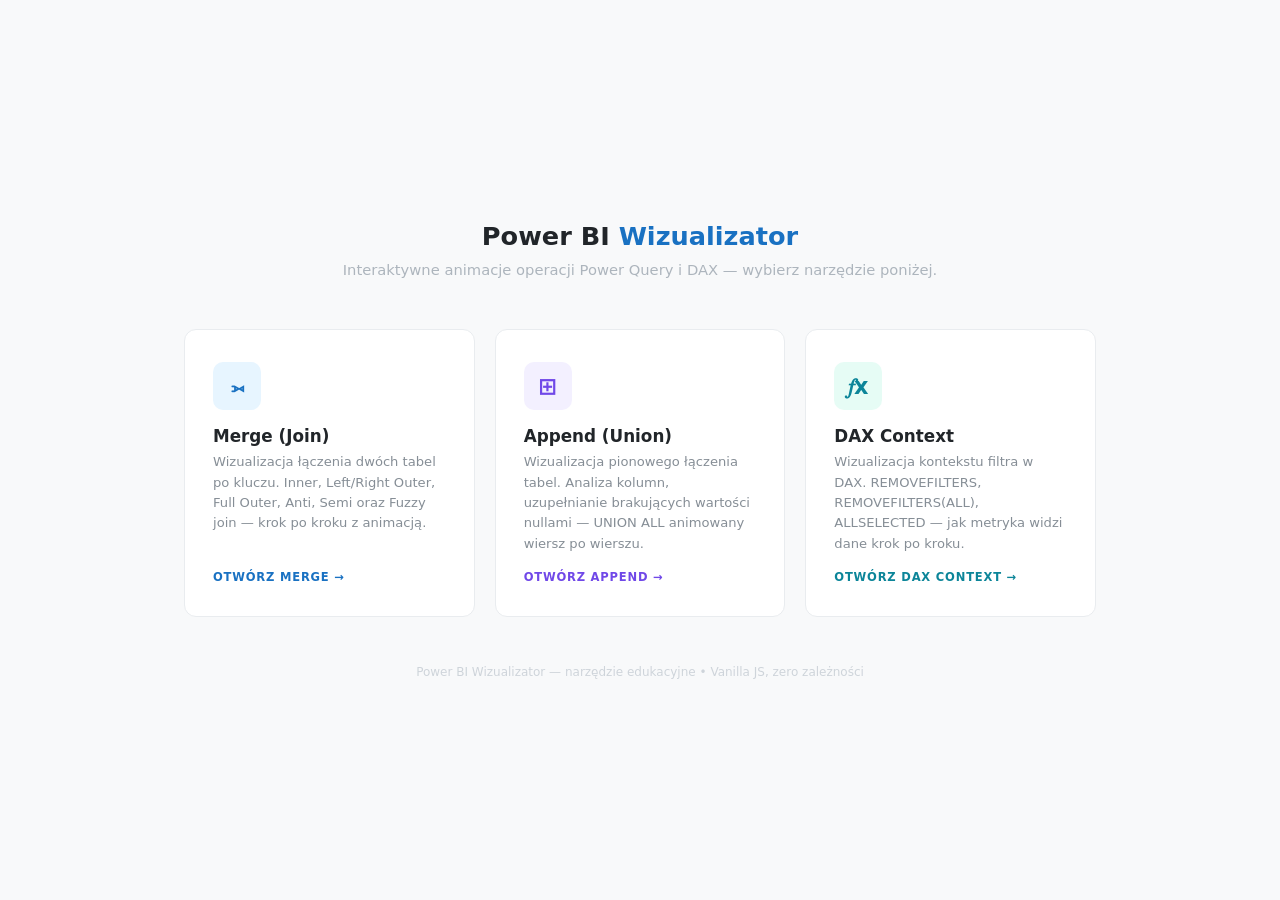
==== index.html @ 64590d94 "init" ====
<!DOCTYPE html>
<html lang="pl">
<head>
<meta charset="UTF-8">
<meta name="viewport" content="width=device-width, initial-scale=1.0">
<title>Power BI — Wizualizator operacji</title>
<link rel="stylesheet" href="shared/theme.css">
<style>
/* ---- Landing page styles ---- */
body {
  display: flex;
  align-items: center;
  justify-content: center;
  min-height: 100vh;
  background: var(--gray-50);
}

.landing {
  text-align: center;
  padding: 60px 24px;
  max-width: 960px;
  width: 100%;
}

.landing h1 {
  font-size: 1.6rem;
  font-weight: 800;
  color: var(--gray-900);
  margin-bottom: 8px;
}
.landing h1 span { color: var(--blue); }

.landing .subtitle {
  font-size: 0.92rem;
  color: var(--gray-500);
  margin-bottom: 48px;
  line-height: 1.5;
}

.cards {
  display: grid;
  grid-template-columns: 1fr 1fr 1fr;
  gap: 20px;
}

.card {
  background: var(--white);
  border: 1px solid var(--gray-200);
  border-radius: 12px;
  padding: 32px 28px;
  text-decoration: none;
  color: inherit;
  transition: all 0.15s ease;
  display: flex;
  flex-direction: column;
  align-items: flex-start;
  text-align: left;
}
.card:hover {
  border-color: var(--gray-400);
  box-shadow: 0 4px 16px rgba(0,0,0,0.06);
  transform: translateY(-2px);
}

.card .icon {
  width: 48px; height: 48px;
  border-radius: 10px;
  display: flex; align-items: center; justify-content: center;
  font-size: 1.4rem;
  margin-bottom: 16px;
  font-weight: 700;
}
.card.merge .icon {
  background: var(--blue-bg); color: var(--blue);
}
.card.append .icon {
  background: var(--purple-bg); color: var(--purple);
}
.card.dax-context .icon {
  background: #e6fcf5; color: #0c8599;
}

.card h2 {
  font-size: 1.05rem; font-weight: 700; color: var(--gray-900);
  margin-bottom: 6px;
}

.card p {
  font-size: 0.82rem; line-height: 1.55; color: var(--gray-600);
  margin-bottom: 16px; flex: 1;
}

.card .label {
  font-size: 0.72rem; font-weight: 700; text-transform: uppercase;
  letter-spacing: 0.8px; display: inline-flex; align-items: center; gap: 4px;
}
.card.merge .label { color: var(--blue); }
.card.append .label { color: var(--purple); }
.card.dax-context .label { color: #0c8599; }

.footer {
  margin-top: 48px;
  font-size: 0.75rem;
  color: var(--gray-400);
}

@media (max-width: 900px) {
  .cards { grid-template-columns: 1fr 1fr; }
}
@media (max-width: 600px) {
  .cards { grid-template-columns: 1fr; }
  .landing { padding: 40px 16px; }
}
</style>
</head>
<body>

<div class="landing">
  <h1>Power BI <span>Wizualizator</span></h1>
  <p class="subtitle">Interaktywne animacje operacji Power Query i DAX — wybierz narz&#281;dzie poni&#380;ej.</p>

  <div class="cards">

    <a href="merge/index.html" class="card merge">
      <div class="icon">⟕</div>
      <h2>Merge (Join)</h2>
      <p>Wizualizacja łączenia dwóch tabel po kluczu. Inner, Left/Right Outer, Full Outer, Anti, Semi oraz Fuzzy join — krok po kroku z animacją.</p>
      <span class="label">Otwórz Merge &rarr;</span>
    </a>

    <a href="append/index.html" class="card append">
      <div class="icon">⊞</div>
      <h2>Append (Union)</h2>
      <p>Wizualizacja pionowego łączenia tabel. Analiza kolumn, uzupełnianie brakujących wartości nullami — UNION ALL animowany wiersz po wierszu.</p>
      <span class="label">Otwórz Append &rarr;</span>
    </a>

    <a href="dax-context/index.html" class="card dax-context">
      <div class="icon">&#119891;x</div>
      <h2>DAX Context</h2>
      <p>Wizualizacja kontekstu filtra w DAX. REMOVEFILTERS, REMOVEFILTERS(ALL), ALLSELECTED &mdash; jak metryka widzi dane krok po kroku.</p>
      <span class="label">Otwórz DAX Context &rarr;</span>
    </a>

  </div>

  <div class="footer">
    Power BI Wizualizator &mdash; narz&#281;dzie edukacyjne &bull; Vanilla JS, zero zale&#380;no&#347;ci
  </div>
</div>

</body>
</html>
---- shared/theme.css ----
/* ============================================================
   SHARED THEME — Power Query Visualizers
   ============================================================ */
:root {
  --white: #ffffff;
  --gray-50: #f8f9fa;
  --gray-100: #f1f3f5;
  --gray-200: #e9ecef;
  --gray-300: #dee2e6;
  --gray-400: #ced4da;
  --gray-500: #adb5bd;
  --gray-600: #868e96;
  --gray-700: #495057;
  --gray-800: #343a40;
  --gray-900: #212529;

  --green: #2b8a3e;
  --green-light: #d3f9d8;
  --green-bg: #ebfbee;
  --red: #c92a2a;
  --red-light: #ffe3e3;
  --red-bg: #fff5f5;
  --blue: #1971c2;
  --blue-light: #d0ebff;
  --blue-bg: #e7f5ff;
  --purple: #7048e8;
  --purple-light: #e5dbff;
  --purple-bg: #f3f0ff;
  --orange: #e67700;
  --orange-light: #fff3bf;
  --orange-bg: #fff9db;

  --sidebar-w: 280px;
  --header-h: 52px;
}

* { margin: 0; padding: 0; box-sizing: border-box; }

body {
  font-family: 'Segoe UI', system-ui, -apple-system, sans-serif;
  background: var(--gray-50);
  color: var(--gray-900);
  min-height: 100vh;
  display: flex;
  flex-direction: column;
}

/* ---- TOP BAR ---- */
.top-bar {
  height: var(--header-h);
  background: var(--white);
  border-bottom: 1px solid var(--gray-300);
  display: flex;
  align-items: center;
  padding: 0 24px;
  gap: 16px;
  flex-shrink: 0;
  z-index: 10;
}
.top-bar h1 { font-size: 1.05rem; font-weight: 700; color: var(--gray-800); }
.top-bar h1 em { font-style: normal; }
.top-bar .nav-back {
  display: inline-flex; align-items: center; gap: 4px;
  font-size: 0.78rem; color: var(--gray-500); text-decoration: none;
  font-weight: 600; margin-right: 4px; padding: 4px 8px;
  border-radius: 5px; transition: all 0.12s;
}
.top-bar .nav-back:hover { background: var(--gray-100); color: var(--gray-700); }
.top-bar .status-group {
  margin-left: auto;
  display: flex; gap: 20px; font-size: 0.8rem; color: var(--gray-600); align-items: center;
}
.top-bar .status-group .val { font-weight: 700; color: var(--gray-800); }
.status-badge {
  display: inline-flex; align-items: center; gap: 5px;
  padding: 3px 10px; border-radius: 12px; font-size: 0.75rem; font-weight: 600;
  background: var(--gray-100); color: var(--gray-600);
}
.status-badge.running { background: var(--blue-light); color: var(--blue); }
.status-badge.done    { background: var(--green-light); color: var(--green); }
.status-badge.paused  { background: var(--orange-light); color: var(--orange); }
.status-badge .dot { width: 6px; height: 6px; border-radius: 50%; background: currentColor; }

/* ---- LAYOUT ---- */
.app-layout { display: flex; flex: 1; overflow: hidden; }

/* ---- SIDEBAR ---- */
.sidebar {
  width: var(--sidebar-w); min-width: var(--sidebar-w);
  background: var(--white); border-right: 1px solid var(--gray-300);
  display: flex; flex-direction: column; overflow-y: auto; flex-shrink: 0;
}
.sidebar-section {
  padding: 16px 18px 12px;
  border-bottom: 1px solid var(--gray-200);
}
.sidebar-section:last-child { border-bottom: none; }
.sidebar-section h3 {
  font-size: 0.68rem; text-transform: uppercase; letter-spacing: 1px;
  color: var(--gray-500); margin-bottom: 10px; font-weight: 700;
}

/* ---- FORM FIELDS ---- */
.field { margin-bottom: 10px; }
.field label {
  display: block; font-size: 0.78rem; color: var(--gray-700);
  margin-bottom: 4px; font-weight: 600;
}
.field select, .field input[type=range] { width: 100%; }

select {
  background: var(--white); color: var(--gray-800);
  border: 1px solid var(--gray-300); border-radius: 6px;
  padding: 7px 10px; font-size: 0.82rem; cursor: pointer;
  -webkit-appearance: none; appearance: none;
  background-image: url("data:image/svg+xml,%3Csvg width='10' height='6' xmlns='http://www.w3.org/2000/svg'%3E%3Cpath d='M0 0l5 6 5-6z' fill='%23868e96'/%3E%3C/svg%3E");
  background-repeat: no-repeat; background-position: right 10px center;
}
select:focus { outline: 2px solid var(--blue); outline-offset: -1px; border-color: var(--blue); }
select:hover { border-color: var(--gray-400); }

input[type=range] {
  -webkit-appearance: none; appearance: none;
  height: 4px; border-radius: 2px; background: var(--gray-300); outline: none; margin-top: 6px;
}
input[type=range]::-webkit-slider-thumb {
  -webkit-appearance: none; width: 16px; height: 16px; border-radius: 50%;
  background: var(--gray-700); cursor: pointer;
  border: 2px solid var(--white); box-shadow: 0 1px 3px rgba(0,0,0,0.2);
}
input[type=range]::-webkit-slider-thumb:hover { background: var(--gray-900); }

.range-label { display: flex; justify-content: space-between; margin-top: 4px; }
.range-label span { font-size: 0.72rem; color: var(--gray-500); }
.range-label .val { font-weight: 700; color: var(--gray-800); }

/* ---- BUTTONS ---- */
.btn-group { display: flex; flex-wrap: wrap; gap: 6px; }
.btn {
  padding: 7px 14px; border: 1px solid var(--gray-300); border-radius: 6px;
  background: var(--white); color: var(--gray-800); font-size: 0.78rem; font-weight: 600;
  cursor: pointer; transition: all 0.12s; display: inline-flex; align-items: center; gap: 4px;
}
.btn:hover { background: var(--gray-100); border-color: var(--gray-400); }
.btn:active { background: var(--gray-200); }
.btn:disabled { opacity: 0.35; cursor: default; pointer-events: none; }
.btn.primary { background: var(--gray-800); color: var(--white); border-color: var(--gray-800); }
.btn.primary:hover { background: var(--gray-900); }

/* ---- EDUCATION BOX ---- */
.edu-box {
  background: var(--gray-50); border: 1px solid var(--gray-200); border-radius: 8px;
  padding: 12px 14px; font-size: 0.78rem; line-height: 1.55; color: var(--gray-700);
}
.edu-box h4 { font-size: 0.82rem; font-weight: 700; color: var(--gray-900); margin-bottom: 6px; }
.edu-box p { margin-bottom: 6px; }
.edu-box .dup-note { color: var(--gray-600); font-size: 0.75rem; }
.edu-box .warn-note, .edu-box .warn { color: var(--orange); font-size: 0.75rem; font-weight: 600; }
.edu-box strong { color: var(--gray-900); }

/* ---- MAIN CONTENT ---- */
.main-content {
  flex: 1; display: flex; flex-direction: column; overflow: hidden; min-width: 0;
}

/* ---- DATA TABLES ---- */
.data-table { width: 100%; border-collapse: collapse; font-size: 0.8rem; }
.data-table th {
  position: sticky; top: 0; background: var(--gray-50);
  padding: 8px 12px; text-align: left; font-size: 0.7rem; font-weight: 700;
  text-transform: uppercase; letter-spacing: 0.5px; color: var(--gray-500);
  border-bottom: 1px solid var(--gray-200); z-index: 2;
}
.data-table td {
  padding: 7px 12px; border-bottom: 1px solid var(--gray-100);
  transition: background 0.2s, color 0.2s; font-variant-numeric: tabular-nums;
}
.data-table tbody tr:hover { background: var(--gray-50); }
.data-table tr.processed { color: var(--gray-400); }
.data-table tr.result-new {
  background: var(--green-light) !important;
  animation: rowFlash 0.6s ease-out;
}
.data-table td.null-val { color: var(--gray-400); font-style: italic; }

@keyframes rowFlash {
  0%   { background: var(--green) !important; color: white; }
  100% { background: var(--green-light) !important; color: inherit; }
}

/* ---- LOG PANEL ---- */
.log-area {
  height: 170px; min-height: 80px;
  border-top: 1px solid var(--gray-300); background: var(--white);
  overflow-y: auto; padding: 10px 16px;
  font-family: 'SF Mono', 'Cascadia Code', 'Fira Code', 'Consolas', monospace;
  font-size: 0.75rem; line-height: 1.65; flex-shrink: 0;
}
.log-area .log-line { padding: 1px 0; }
.log-line .step-num { color: var(--gray-400); margin-right: 8px; font-size: 0.7rem; }

/* ---- SCROLLBAR ---- */
::-webkit-scrollbar { width: 5px; height: 5px; }
::-webkit-scrollbar-track { background: transparent; }
::-webkit-scrollbar-thumb { background: var(--gray-300); border-radius: 3px; }
::-webkit-scrollbar-thumb:hover { background: var(--gray-400); }

/* ---- RESPONSIVE ---- */
@media (max-width: 1000px) {
  .sidebar { width: 240px; min-width: 240px; }
}
@media (max-width: 700px) {
  .app-layout { flex-direction: column; }
  .sidebar {
    width: 100%; min-width: auto; max-height: 320px;
    border-right: none; border-bottom: 1px solid var(--gray-300);
  }
}
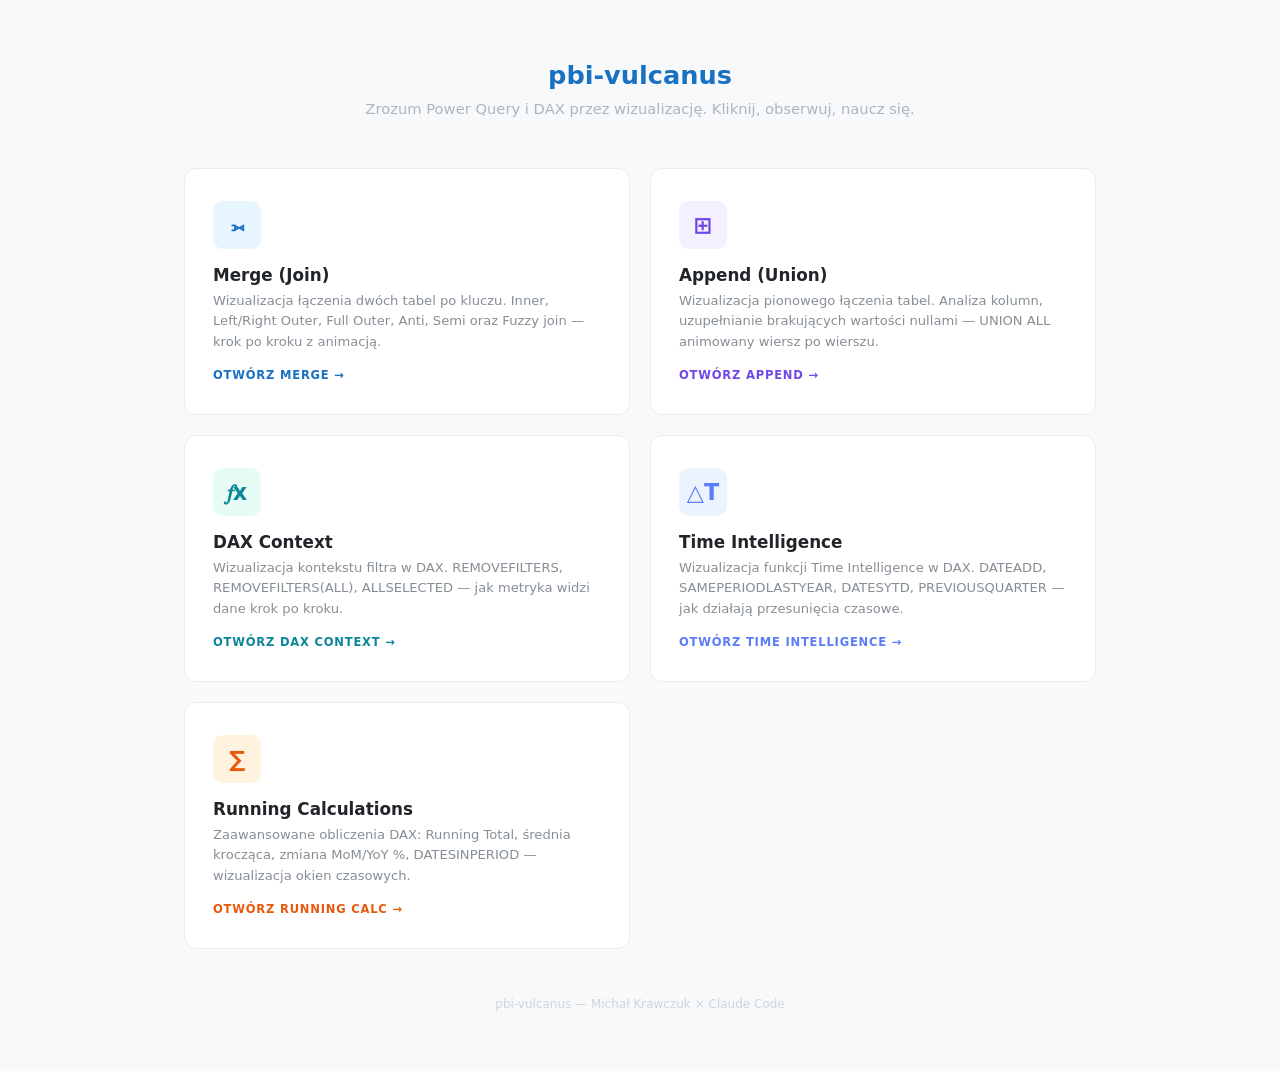
==== commit 9061e977: "release v1.00" ====
--- a/index.html
+++ b/index.html
@@ -3,7 +3,7 @@
 <head>
 <meta charset="UTF-8">
 <meta name="viewport" content="width=device-width, initial-scale=1.0">
-<title>Power BI — Wizualizator operacji</title>
+<title>pbi-vulcanus — interaktywna nauka Power BI</title>
 <link rel="stylesheet" href="shared/theme.css">
 <style>
 /* ---- Landing page styles ---- */
@@ -39,7 +39,7 @@
 
 .cards {
   display: grid;
-  grid-template-columns: 1fr 1fr 1fr;
+  grid-template-columns: 1fr 1fr;
   gap: 20px;
 }
 
@@ -79,6 +79,12 @@
 .card.dax-context .icon {
   background: #e6fcf5; color: #0c8599;
 }
+.card.time-intelligence .icon {
+  background: #edf2ff; color: #5c7cfa;
+}
+.card.running-calc .icon {
+  background: #fff3e0; color: #e8590c;
+}
 
 .card h2 {
   font-size: 1.05rem; font-weight: 700; color: var(--gray-900);
@@ -97,6 +103,8 @@
 .card.merge .label { color: var(--blue); }
 .card.append .label { color: var(--purple); }
 .card.dax-context .label { color: #0c8599; }
+.card.time-intelligence .label { color: #5c7cfa; }
+.card.running-calc .label { color: #e8590c; }
 
 .footer {
   margin-top: 48px;
@@ -105,7 +113,7 @@
 }
 
 @media (max-width: 900px) {
-  .cards { grid-template-columns: 1fr 1fr; }
+  .cards { grid-template-columns: 1fr; }
 }
 @media (max-width: 600px) {
   .cards { grid-template-columns: 1fr; }
@@ -116,8 +124,8 @@
 <body>
 
 <div class="landing">
-  <h1>Power BI <span>Wizualizator</span></h1>
-  <p class="subtitle">Interaktywne animacje operacji Power Query i DAX — wybierz narz&#281;dzie poni&#380;ej.</p>
+  <h1><span>pbi-vulcanus</span></h1>
+  <p class="subtitle">Zrozum Power Query i DAX przez wizualizacj&#281;. Kliknij, obserwuj, naucz si&#281;.</p>
 
   <div class="cards">
 
@@ -142,10 +150,24 @@
       <span class="label">Otwórz DAX Context &rarr;</span>
     </a>
 
+    <a href="time-intelligence/index.html" class="card time-intelligence">
+      <div class="icon">△T</div>
+      <h2>Time Intelligence</h2>
+      <p>Wizualizacja funkcji Time Intelligence w DAX. DATEADD, SAMEPERIODLASTYEAR, DATESYTD, PREVIOUSQUARTER &mdash; jak działają przesunięcia czasowe.</p>
+      <span class="label">Otwórz Time Intelligence &rarr;</span>
+    </a>
+
+    <a href="running-calc/index.html" class="card running-calc">
+      <div class="icon">∑</div>
+      <h2>Running Calculations</h2>
+      <p>Zaawansowane obliczenia DAX: Running Total, średnia krocząca, zmiana MoM/YoY %, DATESINPERIOD &mdash; wizualizacja okien czasowych.</p>
+      <span class="label">Otwórz Running Calc &rarr;</span>
+    </a>
+
   </div>
 
   <div class="footer">
-    Power BI Wizualizator &mdash; narz&#281;dzie edukacyjne &bull; Vanilla JS, zero zale&#380;no&#347;ci
+    pbi-vulcanus &mdash; Micha&#322; Krawczuk &times; Claude Code
   </div>
 </div>
 
--- a/shared/theme.css
+++ b/shared/theme.css
@@ -30,7 +30,6 @@
   --orange-light: #fff3bf;
   --orange-bg: #fff9db;
 
-  --sidebar-w: 280px;
   --header-h: 52px;
 }
 
@@ -81,23 +80,109 @@
 .status-badge.paused  { background: var(--orange-light); color: var(--orange); }
 .status-badge .dot { width: 6px; height: 6px; border-radius: 50%; background: currentColor; }
 
+/* ---- RIBBON (replaces sidebar) ---- */
+.ribbon {
+  display: flex;
+  align-items: stretch;
+  background: var(--white);
+  border-bottom: 2px solid var(--gray-200);
+  padding: 0 8px;
+  flex-shrink: 0;
+  gap: 0;
+}
+.ribbon-section {
+  display: flex;
+  flex-direction: column;
+  padding: 10px 20px 6px;
+}
+.ribbon-section-label {
+  font-size: 0.6rem;
+  text-transform: uppercase;
+  letter-spacing: 0.8px;
+  color: var(--gray-400);
+  font-weight: 700;
+  text-align: center;
+  padding-top: 6px;
+  margin-top: 4px;
+  border-top: 1px solid var(--gray-100);
+  flex-shrink: 0;
+}
+.ribbon-group {
+  display: flex;
+  align-items: center;
+  gap: 12px;
+  flex: 1;
+}
+.ribbon-divider {
+  width: 1px;
+  background: var(--gray-200);
+  align-self: stretch;
+  margin: 8px 0;
+  flex-shrink: 0;
+}
+
+/* Ribbon controls */
+.ribbon select {
+  padding: 6px 30px 6px 10px;
+  font-size: 0.82rem;
+}
+.ribbon .btn {
+  padding: 6px 14px;
+  font-size: 0.78rem;
+  white-space: nowrap;
+}
+.ribbon .join-desc {
+  font-size: 0.76rem;
+  color: var(--gray-600);
+  max-width: 340px;
+  line-height: 1.4;
+  white-space: nowrap;
+  overflow: hidden;
+  text-overflow: ellipsis;
+}
+.ribbon .speed-control {
+  display: flex;
+  align-items: center;
+  gap: 8px;
+}
+.ribbon .speed-control input[type=range] {
+  width: 90px;
+  margin: 0;
+}
+.ribbon .speed-control .speed-val {
+  font-size: 0.72rem;
+  font-weight: 600;
+  color: var(--gray-500);
+  min-width: 42px;
+  text-align: right;
+}
+.ribbon .hint {
+  font-size: 0.76rem;
+  color: var(--gray-500);
+}
+
+/* Fuzzy controls inline */
+.fuzzy-controls { display: none; align-items: center; gap: 8px; }
+.fuzzy-controls.visible { display: flex; }
+.fuzzy-controls label { font-size: 0.76rem; color: var(--gray-600); white-space: nowrap; }
+.fuzzy-controls input[type=range] { width: 80px; margin: 0; }
+.fuzzy-controls .speed-val { font-size: 0.72rem; color: var(--gray-500); min-width: 32px; }
+
+/* Table count controls inline */
+.table-count-controls {
+  display: flex; align-items: center; gap: 8px;
+}
+.table-count-controls .btn { padding: 4px 12px; font-size: 0.82rem; }
+.table-count-controls .count-label {
+  font-size: 0.88rem; font-weight: 700; min-width: 22px; text-align: center;
+}
+
 /* ---- LAYOUT ---- */
-.app-layout { display: flex; flex: 1; overflow: hidden; }
-
-/* ---- SIDEBAR ---- */
-.sidebar {
-  width: var(--sidebar-w); min-width: var(--sidebar-w);
-  background: var(--white); border-right: 1px solid var(--gray-300);
-  display: flex; flex-direction: column; overflow-y: auto; flex-shrink: 0;
-}
-.sidebar-section {
-  padding: 16px 18px 12px;
-  border-bottom: 1px solid var(--gray-200);
-}
-.sidebar-section:last-child { border-bottom: none; }
-.sidebar-section h3 {
-  font-size: 0.68rem; text-transform: uppercase; letter-spacing: 1px;
-  color: var(--gray-500); margin-bottom: 10px; font-weight: 700;
+.app-layout { display: flex; flex-direction: column; flex: 1; overflow: hidden; }
+
+/* ---- MAIN CONTENT ---- */
+.main-content {
+  flex: 1; display: flex; flex-direction: column; overflow: hidden; min-width: 0;
 }
 
 /* ---- FORM FIELDS ---- */
@@ -147,7 +232,7 @@
 .btn.primary { background: var(--gray-800); color: var(--white); border-color: var(--gray-800); }
 .btn.primary:hover { background: var(--gray-900); }
 
-/* ---- EDUCATION BOX ---- */
+/* ---- EDUCATION BOX (kept for possible use) ---- */
 .edu-box {
   background: var(--gray-50); border: 1px solid var(--gray-200); border-radius: 8px;
   padding: 12px 14px; font-size: 0.78rem; line-height: 1.55; color: var(--gray-700);
@@ -157,11 +242,6 @@
 .edu-box .dup-note { color: var(--gray-600); font-size: 0.75rem; }
 .edu-box .warn-note, .edu-box .warn { color: var(--orange); font-size: 0.75rem; font-weight: 600; }
 .edu-box strong { color: var(--gray-900); }
-
-/* ---- MAIN CONTENT ---- */
-.main-content {
-  flex: 1; display: flex; flex-direction: column; overflow: hidden; min-width: 0;
-}
 
 /* ---- DATA TABLES ---- */
 .data-table { width: 100%; border-collapse: collapse; font-size: 0.8rem; }
@@ -206,13 +286,8 @@
 ::-webkit-scrollbar-thumb:hover { background: var(--gray-400); }
 
 /* ---- RESPONSIVE ---- */
-@media (max-width: 1000px) {
-  .sidebar { width: 240px; min-width: 240px; }
-}
-@media (max-width: 700px) {
-  .app-layout { flex-direction: column; }
-  .sidebar {
-    width: 100%; min-width: auto; max-height: 320px;
-    border-right: none; border-bottom: 1px solid var(--gray-300);
-  }
-}
+@media (max-width: 900px) {
+  .ribbon { flex-wrap: wrap; }
+  .ribbon-section { padding: 6px 12px 4px; }
+  .ribbon .join-desc { display: none; }
+}
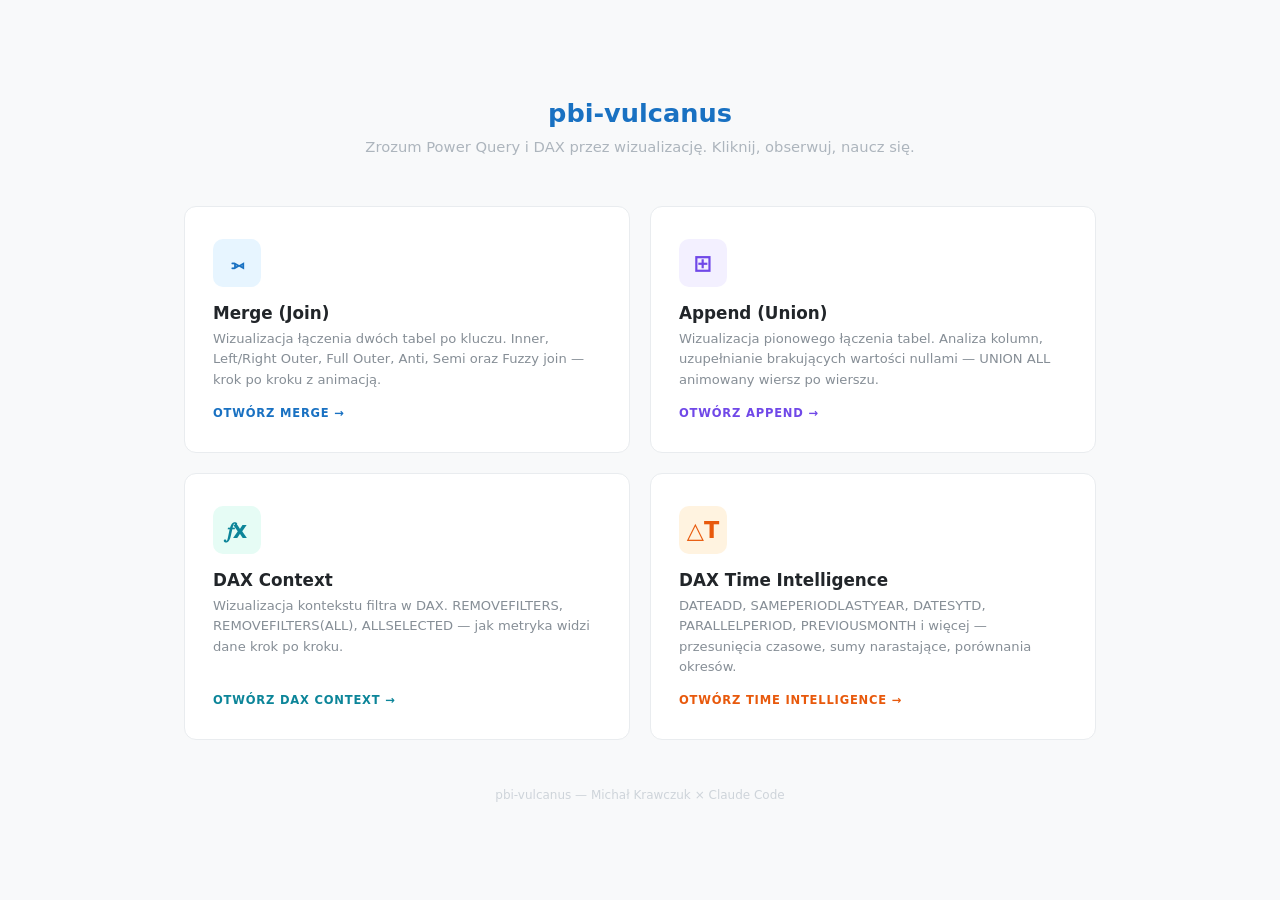
==== commit 671a14e7: "merged 2 modules into 1" ====
--- a/index.html
+++ b/index.html
@@ -150,18 +150,11 @@
       <span class="label">Otwórz DAX Context &rarr;</span>
     </a>
 
-    <a href="time-intelligence/index.html" class="card time-intelligence">
+    <a href="running-calc/index.html" class="card running-calc">
       <div class="icon">△T</div>
-      <h2>Time Intelligence</h2>
-      <p>Wizualizacja funkcji Time Intelligence w DAX. DATEADD, SAMEPERIODLASTYEAR, DATESYTD, PREVIOUSQUARTER &mdash; jak działają przesunięcia czasowe.</p>
+      <h2>DAX Time Intelligence</h2>
+      <p>DATEADD, SAMEPERIODLASTYEAR, DATESYTD, PARALLELPERIOD, PREVIOUSMONTH i więcej &mdash; przesunięcia czasowe, sumy narastające, porównania okresów.</p>
       <span class="label">Otwórz Time Intelligence &rarr;</span>
-    </a>
-
-    <a href="running-calc/index.html" class="card running-calc">
-      <div class="icon">∑</div>
-      <h2>Running Calculations</h2>
-      <p>Zaawansowane obliczenia DAX: Running Total, średnia krocząca, zmiana MoM/YoY %, DATESINPERIOD &mdash; wizualizacja okien czasowych.</p>
-      <span class="label">Otwórz Running Calc &rarr;</span>
     </a>
 
   </div>
